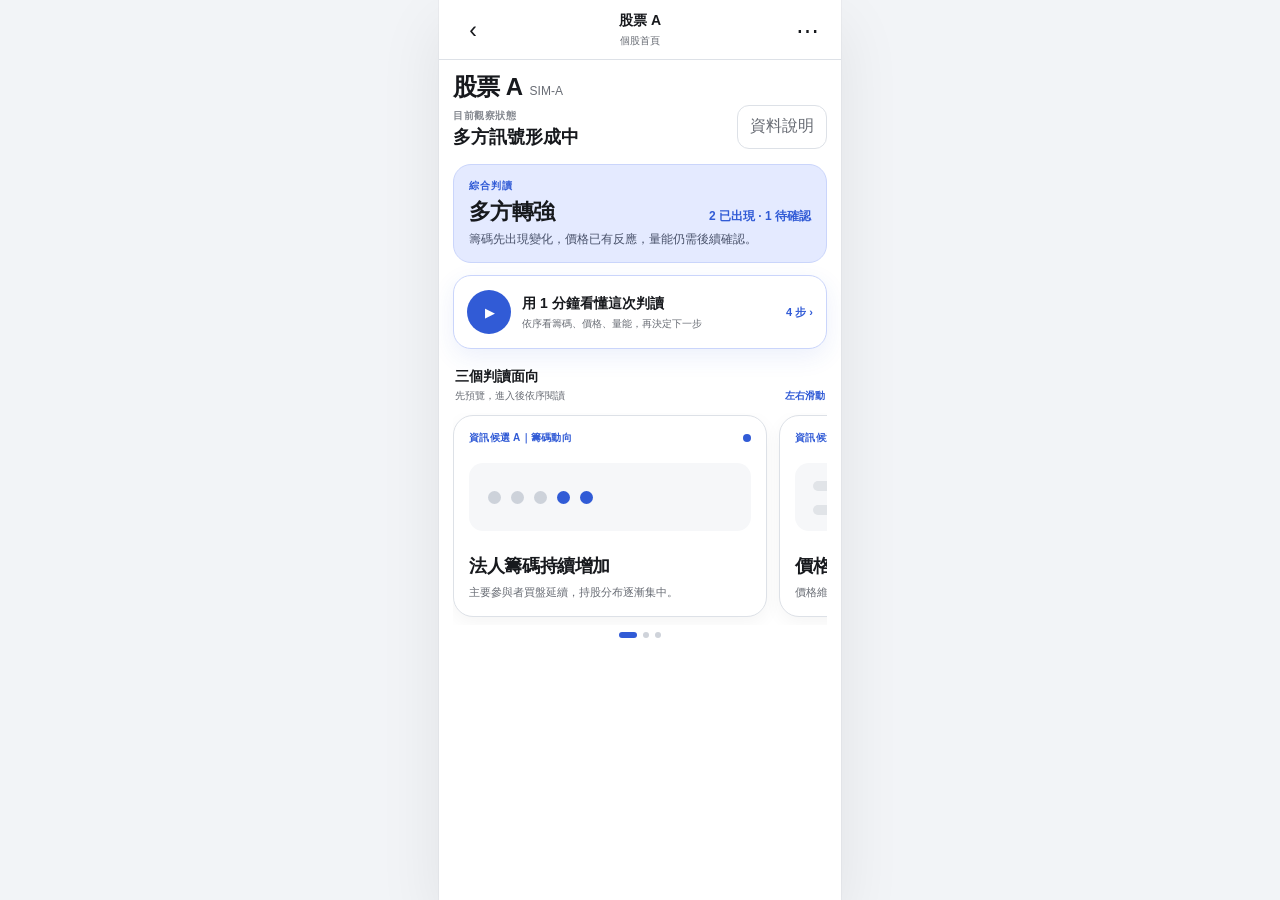
==== versions/version-neutral-light-v5.html @ 096ccfd2 "feat: add guided light demo UX flow candidate" ====
<!doctype html>
<html lang="zh-Hant">
<head>
  <meta charset="utf-8">
  <meta name="viewport" content="width=device-width, initial-scale=1, viewport-fit=cover">
  <meta name="color-scheme" content="light">
  <title>股票 A｜V5 Guided UX Flow</title>
  <link rel="icon" href="../favicon.svg" type="image/svg+xml">
  <link rel="stylesheet" href="../neutral-prototype-v5.css">
</head>
<body data-page-theme="light">
  <div class="app" id="appRoot">
    <header class="topbar">
      <button class="icon-btn" id="backButton" type="button" aria-label="返回版本切換器">‹</button>
      <div class="top-title"><strong>股票 A</strong><span>個股首頁</span></div>
      <button class="icon-btn" id="moreButton" type="button" aria-label="更多選項">⋯</button>
    </header>

    <main id="stockHome">
      <section class="stock-head" aria-label="股票 A 觀察狀態">
        <div>
          <div class="stock-id"><h1>股票 A</h1><span>SIM-A</span></div>
          <div class="observation"><small>目前觀察狀態</small><strong>多方訊號形成中</strong></div>
        </div>
        <button class="source-btn" id="sourceButton" type="button">資料說明</button>
      </section>

      <section class="verdict" aria-label="股票 A 綜合判讀">
        <small>綜合判讀</small>
        <div class="verdict-row"><strong>多方轉強</strong><span class="verdict-count">2 已出現 · 1 待確認</span></div>
        <span class="verdict-note">籌碼先出現變化，價格已有反應，量能仍需後續確認。</span>
      </section>

      <button class="guided-entry" id="guidedEntry" type="button">
        <span class="entry-icon" aria-hidden="true">▶</span>
        <span class="entry-copy"><b>用 1 分鐘看懂這次判讀</b><small>依序看籌碼、價格、量能，再決定下一步</small></span>
        <span class="entry-meta">4 步 <span aria-hidden="true">›</span></span>
      </button>

      <section class="rail-section" aria-labelledby="railTitle">
        <div class="section-head">
          <div><strong id="railTitle">三個判讀面向</strong><span>先預覽，進入後依序閱讀</span></div>
          <span class="swipe-label" aria-hidden="true">左右滑動</span>
        </div>

        <div class="signal-rail" id="signalRail" tabindex="0" role="region" aria-label="三個判讀面向，可用左右方向鍵瀏覽">
          <article class="signal-card" data-rail-index="0">
            <div class="signal-card-head"><span>資訊候選 A｜籌碼動向</span><i></i></div>
            <div class="mini-diagram chip-diagram" aria-hidden="true">
              <span></span><span></span><span></span><span></span><span></span>
            </div>
            <strong>法人籌碼持續增加</strong>
            <p>主要參與者買盤延續，持股分布逐漸集中。</p>
          </article>

          <article class="signal-card" data-rail-index="1">
            <div class="signal-card-head"><span>資訊候選 B｜價格位置</span><i></i></div>
            <div class="mini-diagram price-diagram" aria-hidden="true"><span></span></div>
            <strong>價格位於短期參考區上方</strong>
            <p>價格維持在近期區間偏上位置，暫未回到整理區。</p>
          </article>

          <article class="signal-card" data-rail-index="2">
            <div class="signal-card-head"><span>資訊候選 C｜量能確認</span><i class="is-pending"></i></div>
            <div class="mini-diagram volume-diagram" aria-hidden="true">
              <span></span><span></span><span></span><span></span><span></span><span></span>
            </div>
            <strong>成交量尚未明顯擴大</strong>
            <p>市場參與程度仍接近近期常態，仍需後續觀察。</p>
          </article>
        </div>

        <div class="rail-dots" aria-hidden="true">
          <span class="is-on"></span><span></span><span></span>
        </div>
      </section>
    </main>
  </div>

  <dialog id="sourceDialog" aria-labelledby="sourceTitle">
    <div class="dialog-head">
      <strong id="sourceTitle">資料說明</strong>
      <button class="dialog-close" type="button" aria-label="關閉">×</button>
    </div>
    <div class="dialog-body">此頁以股票 A 示範一段可替換的判讀故事：籌碼先出現變化、價格已有反應、量能尚待確認。頁面只測試個股首頁到判讀流程的理解，不代表特定公司或交易建議。</div>
  </dialog>

  <script src="../neutral-prototype-v5.js"></script>
</body>
</html>
---- neutral-prototype-v5.css ----
:root {
  --page: #f2f4f7;
  --bg: #ffffff;
  --surface: #ffffff;
  --surface-2: #f6f7f9;
  --line: #dde1e7;
  --text: #17191d;
  --muted: #686c74;
  --soft-text: #858990;
  --blue: #315bd6;
  --blue-soft: #e4eaff;
  --ease-out: cubic-bezier(.23, 1, .32, 1);
}

* { box-sizing: border-box; }

html,
body {
  margin: 0;
  height: 100%;
  background: var(--page);
}

body {
  color: var(--text);
  font-family: -apple-system, BlinkMacSystemFont, "PingFang TC", "Noto Sans TC", sans-serif;
  -webkit-font-smoothing: antialiased;
}

button { font: inherit; color: inherit; }

:focus-visible {
  outline: 3px solid rgba(49, 91, 214, .4);
  outline-offset: 3px;
}

.app {
  position: relative;
  width: min(100%, 402px);
  height: 100dvh;
  margin-inline: auto;
  display: flex;
  flex-direction: column;
  overflow: hidden;
  background: var(--bg);
  box-shadow: 0 0 0 1px rgba(23, 25, 29, .03), 0 24px 60px rgba(23, 25, 29, .08);
}

.topbar {
  flex: 0 0 auto;
  padding: max(8px, env(safe-area-inset-top)) 12px 7px;
  display: grid;
  grid-template-columns: 44px 1fr 44px;
  align-items: center;
  border-bottom: 1px solid var(--line);
  background: rgba(255, 255, 255, .94);
  backdrop-filter: blur(16px);
}

.icon-btn {
  width: 44px;
  height: 44px;
  border: 0;
  border-radius: 12px;
  background: transparent;
  font-size: 23px;
  cursor: pointer;
  transition: transform 140ms var(--ease-out), background-color 160ms ease;
}

.icon-btn:active { transform: scale(.92); background: var(--surface-2); }

.top-title { text-align: center; }
.top-title strong { display: block; font-size: 14px; }
.top-title span { color: var(--muted); font-size: 10px; }

main {
  flex: 1 1 auto;
  overflow-y: auto;
  padding: 15px 14px calc(24px + env(safe-area-inset-bottom));
  -webkit-overflow-scrolling: touch;
  overscroll-behavior-y: contain;
}

.stock-head {
  display: flex;
  align-items: flex-end;
  justify-content: space-between;
  gap: 12px;
}

.stock-id { display: flex; align-items: baseline; gap: 7px; }
.stock-id h1 { margin: 0; font-size: 24px; line-height: 1; letter-spacing: -.025em; }
.stock-id span { color: var(--muted); font-size: 12px; }
.observation { margin-top: 10px; }
.observation small { display: block; color: var(--soft-text); font-size: 10px; font-weight: 750; letter-spacing: .06em; }
.observation strong { display: block; margin-top: 3px; font-size: 18px; line-height: 1.25; }

.source-btn {
  min-height: 44px;
  padding: 0 12px;
  border: 1px solid var(--line);
  border-radius: 12px;
  color: var(--muted);
  background: var(--surface);
  cursor: pointer;
}

.verdict {
  margin: 15px 0 12px;
  padding: 14px 15px;
  border: 1px solid #cad5fb;
  border-radius: 18px;
  background: var(--blue-soft);
}

.verdict > small {
  display: block;
  margin-bottom: 6px;
  color: var(--blue);
  font-size: 10px;
  font-weight: 900;
  letter-spacing: .1em;
}

.verdict-row {
  display: flex;
  align-items: flex-end;
  justify-content: space-between;
  gap: 14px;
}

.verdict strong { font-size: 22px; line-height: 1.2; letter-spacing: -.025em; }
.verdict-count { color: var(--blue); font-size: 12px; font-weight: 800; white-space: nowrap; }
.verdict-note { display: block; margin-top: 6px; color: #48516a; font-size: 12px; line-height: 1.45; }

.guided-entry {
  width: 100%;
  min-height: 74px;
  margin: 0 0 19px;
  padding: 12px 13px;
  display: grid;
  grid-template-columns: 44px 1fr auto;
  align-items: center;
  gap: 11px;
  border: 1px solid #cad5fb;
  border-radius: 18px;
  color: var(--text);
  background: var(--surface);
  box-shadow: 0 8px 24px rgba(49, 91, 214, .09);
  cursor: pointer;
  text-align: left;
  transition: transform 150ms var(--ease-out), border-color 160ms ease;
}

.guided-entry:active { transform: scale(.985); }

.entry-icon {
  width: 44px;
  height: 44px;
  display: grid;
  place-items: center;
  border-radius: 50%;
  color: #fff;
  background: var(--blue);
  font-size: 13px;
  padding-left: 2px;
}

.entry-copy { min-width: 0; }
.entry-copy b { display: block; font-size: 14px; font-weight: 880; }
.entry-copy small { display: block; margin-top: 4px; color: var(--muted); font-size: 10px; line-height: 1.35; }
.entry-meta { color: var(--blue); font-size: 11px; font-weight: 850; white-space: nowrap; }

.rail-section { min-width: 0; }

.section-head {
  margin: 0 2px 10px;
  display: flex;
  align-items: flex-end;
  justify-content: space-between;
  gap: 12px;
}

.section-head strong { display: block; font-size: 14px; }
.section-head div > span { display: block; margin-top: 3px; color: var(--muted); font-size: 10px; }
.swipe-label { color: var(--blue); font-size: 10px; font-weight: 800; white-space: nowrap; }

.signal-rail {
  --rail-gap: 12px;
  --rail-peek: 48px;
  display: flex;
  gap: var(--rail-gap);
  overflow-x: auto;
  padding: 2px 0 8px;
  scroll-snap-type: x mandatory;
  scroll-padding-inline: 0;
  scrollbar-width: none;
  -ms-overflow-style: none;
  overscroll-behavior-inline: contain;
  touch-action: pan-x pan-y;
  cursor: grab;
}

.signal-rail::-webkit-scrollbar { display: none; }
.signal-rail.is-dragging { cursor: grabbing; user-select: none; scroll-snap-type: none; }

.signal-card {
  flex: 0 0 calc(100% - var(--rail-gap) - var(--rail-peek));
  min-height: 202px;
  padding: 15px;
  display: flex;
  flex-direction: column;
  scroll-snap-align: start;
  border: 1px solid var(--line);
  border-radius: 20px;
  background: var(--surface);
  box-shadow: 0 6px 18px rgba(23, 25, 29, .045);
}

.signal-card-head {
  display: flex;
  align-items: center;
  justify-content: space-between;
  gap: 8px;
}

.signal-card-head span { color: var(--blue); font-size: 10px; font-weight: 850; letter-spacing: .025em; }
.signal-card-head i { flex: 0 0 auto; width: 8px; height: 8px; border-radius: 50%; background: var(--blue); }
.signal-card-head i.is-pending { background: #aeb4bd; }

.signal-card > strong {
  display: block;
  margin-top: auto;
  max-width: 250px;
  font-size: 18px;
  line-height: 1.28;
  letter-spacing: -.02em;
}

.signal-card > p { margin: 7px 0 0; color: var(--muted); font-size: 11px; line-height: 1.45; }

.mini-diagram {
  height: 68px;
  margin: 18px 0 14px;
  border-radius: 14px;
  background: var(--surface-2);
}

.chip-diagram { padding: 0 19px; display: flex; align-items: center; gap: 10px; }
.chip-diagram span { width: 13px; height: 13px; border-radius: 50%; background: #cdd2da; }
.chip-diagram span:nth-child(4),
.chip-diagram span:nth-child(5) { background: var(--blue); }

.price-diagram { position: relative; }
.price-diagram::before,
.price-diagram::after {
  content: "";
  position: absolute;
  left: 18px;
  right: 18px;
  height: 10px;
  border-radius: 5px;
  background: #e1e4e8;
}
.price-diagram::before { top: 18px; }
.price-diagram::after { top: 42px; }
.price-diagram span { position: absolute; right: 34px; top: 9px; width: 18px; height: 18px; border: 4px solid var(--blue); border-radius: 50%; background: #fff; }

.volume-diagram { padding: 13px 18px; display: flex; align-items: flex-end; gap: 9px; }
.volume-diagram span { width: 16px; border-radius: 5px 5px 3px 3px; background: #cdd2da; }
.volume-diagram span:nth-child(1) { height: 25px; }
.volume-diagram span:nth-child(2) { height: 34px; }
.volume-diagram span:nth-child(3) { height: 28px; }
.volume-diagram span:nth-child(4) { height: 39px; }
.volume-diagram span:nth-child(5) { height: 31px; }
.volume-diagram span:nth-child(6) { height: 36px; background: var(--blue); }

.rail-dots { height: 20px; display: flex; align-items: center; justify-content: center; gap: 6px; }
.rail-dots span { width: 6px; height: 6px; border-radius: 50%; background: #cfd3da; transition: width 160ms ease, background-color 160ms ease; }
.rail-dots span.is-on { width: 18px; border-radius: 4px; background: var(--blue); }

dialog#sourceDialog,
.v5-dialog {
  width: min(calc(100% - 28px), 360px);
  padding: 0;
  border: 1px solid var(--line);
  border-radius: 20px;
  color: var(--text);
  background: #fff;
  box-shadow: 0 28px 80px rgba(23, 25, 29, .18);
}

dialog#sourceDialog::backdrop,
.v5-dialog::backdrop { background: rgba(23, 25, 29, .3); backdrop-filter: blur(3px); }

.dialog-head {
  padding: 14px 15px;
  display: flex;
  align-items: center;
  justify-content: space-between;
  border-bottom: 1px solid var(--line);
}

.dialog-head strong { font-size: 15px; }
.dialog-close { width: 44px; height: 44px; border: 0; border-radius: 10px; color: var(--muted); background: transparent; font-size: 22px; cursor: pointer; }
.dialog-body { padding: 15px; color: var(--muted); font-size: 12px; line-height: 1.65; }
.dialog-actions { padding: 0 15px 15px; display: grid; gap: 8px; }
.dialog-actions button { min-height: 44px; border: 1px solid var(--line); border-radius: 12px; background: var(--surface-2); font-weight: 800; cursor: pointer; }
.dialog-actions button.is-primary { border-color: var(--blue); color: #fff; background: var(--blue); }

.v5-toast {
  position: fixed;
  z-index: 2147483002;
  left: 50%;
  bottom: calc(22px + env(safe-area-inset-bottom));
  max-width: min(86vw, 330px);
  padding: 10px 14px;
  border: 1px solid var(--line);
  border-radius: 12px;
  color: var(--text);
  background: rgba(255, 255, 255, .97);
  box-shadow: 0 18px 48px rgba(23, 25, 29, .16);
  font-size: 12px;
  font-weight: 750;
  text-align: center;
  opacity: 0;
  pointer-events: none;
  transform: translate(-50%, 8px);
  transition: opacity 160ms ease, transform 160ms ease;
}

.v5-toast.is-visible { opacity: 1; transform: translate(-50%, 0); }

.reels-overlay {
  position: fixed;
  inset: 0;
  z-index: 2147483000;
  color: var(--text);
  background: #fff;
  transform: translateY(100%);
  visibility: hidden;
  transition: transform 420ms var(--ease-out), visibility 0s linear 420ms;
}

.reels-overlay.is-open {
  transform: translateY(0);
  visibility: visible;
  transition-delay: 0s;
}

.reels-top {
  position: absolute;
  z-index: 4;
  top: 0;
  left: 0;
  right: 0;
  min-height: 56px;
  padding: max(8px, env(safe-area-inset-top)) 12px 7px 16px;
  display: flex;
  align-items: center;
  gap: 12px;
  background: linear-gradient(#fff 64%, rgba(255, 255, 255, 0));
}

.reels-progress { flex: 1; }
.reels-progress-label { display: block; margin-bottom: 7px; color: var(--muted); font-size: 10px; font-weight: 750; }
.reels-segs { display: flex; gap: 6px; }
.reels-seg { flex: 1; height: 3px; border-radius: 2px; background: var(--line); transition: background-color 180ms ease; }
.reels-seg.is-on { background: var(--blue); }

.reels-close {
  flex: 0 0 auto;
  width: 44px;
  height: 44px;
  border: 0;
  border-radius: 50%;
  display: grid;
  place-items: center;
  color: var(--text);
  background: var(--surface-2);
  font-size: 18px;
  cursor: pointer;
}

.reels-scroll {
  position: absolute;
  inset: 0;
  overflow-y: auto;
  scroll-snap-type: y mandatory;
  scrollbar-width: none;
  -ms-overflow-style: none;
  -webkit-overflow-scrolling: touch;
  overscroll-behavior-y: contain;
  touch-action: pan-y;
}

.reels-scroll::-webkit-scrollbar { display: none; }

.reel {
  position: relative;
  height: 100dvh;
  overflow: hidden;
  scroll-snap-align: start;
  scroll-snap-stop: always;
  background: #fff;
}

.reel-body {
  position: absolute;
  inset: max(66px, calc(env(safe-area-inset-top) + 58px)) 20px calc(92px + env(safe-area-inset-bottom));
  display: flex;
  flex-direction: column;
  align-items: center;
  justify-content: center;
  text-align: center;
}

.reel-kicker {
  display: inline-flex;
  align-items: center;
  gap: 8px;
  color: var(--blue);
  font-size: 12px;
  font-weight: 850;
  letter-spacing: .06em;
}

.reel-kicker::before { content: ""; width: 6px; height: 6px; border-radius: 50%; background: currentColor; }

.reel-media {
  position: relative;
  width: 100%;
  height: min(260px, 32vh);
  margin-top: 16px;
  overflow: hidden;
  border: 1px solid var(--line);
  border-radius: 24px;
  background: #fafbfc;
}

.reel-media svg { display: block; width: 100%; height: 100%; }
.reel-media text { font-family: -apple-system, BlinkMacSystemFont, "PingFang TC", "Noto Sans TC", sans-serif; }

.reel-head {
  display: block;
  margin-top: 18px;
  color: var(--text);
  font-size: clamp(23px, 7vw, 28px);
  font-weight: 900;
  line-height: 1.22;
  letter-spacing: -.035em;
}

.reel-desc { max-width: 340px; margin: 9px auto 0; color: var(--muted); font-size: 14px; line-height: 1.52; }

.reel-money-row {
  width: 100%;
  display: grid;
  grid-template-columns: 1fr 30px 1fr;
  gap: 7px;
  margin-top: 14px;
  text-align: left;
}

.reel-money { padding: 10px; border: 1px solid #e3e6eb; border-radius: 13px; background: var(--surface-2); }
.reel-money b { display: block; margin-bottom: 6px; color: var(--muted); font-size: 9px; font-weight: 750; }
.reel-money em { display: block; color: var(--text); font-size: 16px; font-style: normal; font-weight: 900; }
.reel-money small { display: block; margin-top: 4px; color: var(--soft-text); font-size: 9px; line-height: 1.35; }
.reel-money:first-child em { color: var(--blue); }
.reel-vs { display: grid; place-items: center; color: var(--blue); font-size: 10px; font-weight: 900; }

.reel-nav {
  position: absolute;
  z-index: 3;
  left: 16px;
  right: 16px;
  bottom: calc(14px + env(safe-area-inset-bottom));
  display: grid;
  grid-template-columns: 1fr 1.45fr;
  gap: 10px;
}

.reel-nav button,
.decision-buttons button,
.decision-exits button,
.decision-result button {
  min-height: 48px;
  border-radius: 14px;
  font-weight: 850;
  cursor: pointer;
}

.reel-prev { border: 1px solid var(--line); background: #fff; }
.reel-next { border: 0; color: #fff; background: var(--blue); }
.reel-prev:disabled { color: #adb2ba; background: var(--surface-2); cursor: default; }

.reel--last .reel-body {
  inset: max(72px, calc(env(safe-area-inset-top) + 62px)) 20px calc(24px + env(safe-area-inset-bottom));
}

.reel--last .reel-head { margin-top: 14px; }

.decision-panel { width: min(100%, 350px); margin-top: 22px; }
.decision-buttons { display: grid; grid-template-columns: 1fr 1.35fr; gap: 10px; }
.decision-skip { border: 1px solid var(--line); background: #fff; }
.decision-track { border: 0; color: #fff; background: var(--blue); }
.decision-track[aria-pressed="true"] { color: var(--blue); background: var(--blue-soft); box-shadow: inset 0 0 0 1px #cad5fb; }

.decision-result {
  padding: 14px;
  border: 1px solid #cad5fb;
  border-radius: 17px;
  background: var(--blue-soft);
  text-align: left;
}

.decision-buttons[hidden],
.decision-result[hidden],
.decision-exits[hidden] { display: none; }
.decision-result-row { display: flex; align-items: center; justify-content: space-between; gap: 12px; }
.decision-result strong { color: var(--blue); font-size: 15px; }
.decision-result button { min-height: 44px; padding: 0 14px; border: 1px solid #b9c7f8; color: var(--blue); background: #fff; }
.decision-result p { margin: 7px 0 0; color: #48516a; font-size: 11px; line-height: 1.45; }
.decision-exits { margin-top: 11px; display: grid; grid-template-columns: 1fr 1.35fr; gap: 10px; }
.decision-home { border: 1px solid var(--line); background: #fff; }
.decision-next-stock { border: 0; color: #fff; background: var(--blue); }

.sr-only {
  position: absolute;
  width: 1px;
  height: 1px;
  padding: 0;
  margin: -1px;
  overflow: hidden;
  clip: rect(0, 0, 0, 0);
  white-space: nowrap;
  border: 0;
}

@media (min-width: 460px) {
  .reels-overlay { width: 402px; left: 50%; transform: translateX(-50%) translateY(100%); }
  .reels-overlay.is-open { transform: translateX(-50%) translateY(0); }
}

@media (max-height: 760px) {
  .reel-media { height: 210px; margin-top: 12px; }
  .reel-head { margin-top: 13px; font-size: 23px; }
  .reel-desc { margin-top: 6px; font-size: 12px; }
  .reel-money-row { margin-top: 9px; }
}

@media (prefers-reduced-motion: reduce) {
  *,
  *::before,
  *::after {
    scroll-behavior: auto !important;
    animation-duration: 1ms !important;
    transition-duration: 1ms !important;
  }
}
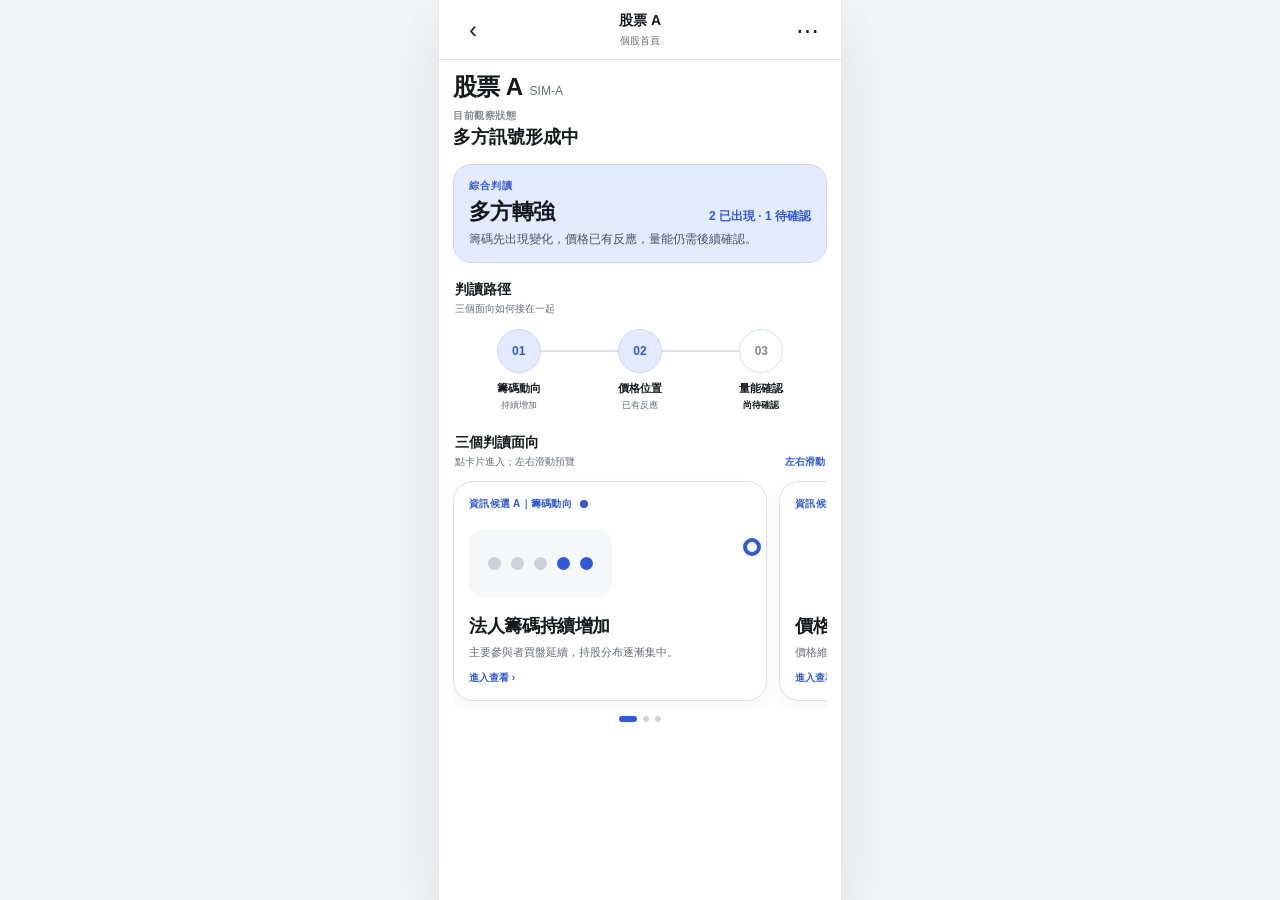
==== commit ece94c8d: "refine: switch V5 to contextual card flow" ====
--- a/versions/version-neutral-light-v5.html
+++ b/versions/version-neutral-light-v5.html
@@ -4,7 +4,7 @@
   <meta charset="utf-8">
   <meta name="viewport" content="width=device-width, initial-scale=1, viewport-fit=cover">
   <meta name="color-scheme" content="light">
-  <title>股票 A｜V5 Guided UX Flow</title>
+  <title>股票 A｜V5 Contextual UX Flow</title>
   <link rel="icon" href="../favicon.svg" type="image/svg+xml">
   <link rel="stylesheet" href="../neutral-prototype-v5.css">
 </head>
@@ -22,7 +22,6 @@
           <div class="stock-id"><h1>股票 A</h1><span>SIM-A</span></div>
           <div class="observation"><small>目前觀察狀態</small><strong>多方訊號形成中</strong></div>
         </div>
-        <button class="source-btn" id="sourceButton" type="button">資料說明</button>
       </section>
 
       <section class="verdict" aria-label="股票 A 綜合判讀">
@@ -31,43 +30,51 @@
         <span class="verdict-note">籌碼先出現變化，價格已有反應，量能仍需後續確認。</span>
       </section>
 
-      <button class="guided-entry" id="guidedEntry" type="button">
-        <span class="entry-icon" aria-hidden="true">▶</span>
-        <span class="entry-copy"><b>用 1 分鐘看懂這次判讀</b><small>依序看籌碼、價格、量能，再決定下一步</small></span>
-        <span class="entry-meta">4 步 <span aria-hidden="true">›</span></span>
-      </button>
+      <section class="path-section" aria-labelledby="pathTitle">
+        <div class="section-head section-head--path">
+          <div><strong id="pathTitle">判讀路徑</strong><span>三個面向如何接在一起</span></div>
+        </div>
+        <ol class="signal-path" aria-label="籌碼、價格、量能的判讀順序">
+          <li class="is-confirmed"><span>01</span><b>籌碼動向</b><small>持續增加</small></li>
+          <li class="is-confirmed"><span>02</span><b>價格位置</b><small>已有反應</small></li>
+          <li class="is-pending"><span>03</span><b>量能確認</b><small>尚待確認</small></li>
+        </ol>
+      </section>
 
       <section class="rail-section" aria-labelledby="railTitle">
         <div class="section-head">
-          <div><strong id="railTitle">三個判讀面向</strong><span>先預覽，進入後依序閱讀</span></div>
+          <div><strong id="railTitle">三個判讀面向</strong><span>點卡片進入；左右滑動預覽</span></div>
           <span class="swipe-label" aria-hidden="true">左右滑動</span>
         </div>
 
-        <div class="signal-rail" id="signalRail" tabindex="0" role="region" aria-label="三個判讀面向，可用左右方向鍵瀏覽">
-          <article class="signal-card" data-rail-index="0">
+        <div class="signal-rail" id="signalRail" role="region" aria-label="三個判讀面向，可左右滑動或使用方向鍵瀏覽；點卡片進入對應頁面">
+          <button class="signal-card" type="button" data-rail-index="0" data-reel-target="0">
             <div class="signal-card-head"><span>資訊候選 A｜籌碼動向</span><i></i></div>
             <div class="mini-diagram chip-diagram" aria-hidden="true">
               <span></span><span></span><span></span><span></span><span></span>
             </div>
             <strong>法人籌碼持續增加</strong>
             <p>主要參與者買盤延續，持股分布逐漸集中。</p>
-          </article>
+            <span class="card-entry">進入查看 <span aria-hidden="true">›</span></span>
+          </button>
 
-          <article class="signal-card" data-rail-index="1">
+          <button class="signal-card" type="button" data-rail-index="1" data-reel-target="1">
             <div class="signal-card-head"><span>資訊候選 B｜價格位置</span><i></i></div>
             <div class="mini-diagram price-diagram" aria-hidden="true"><span></span></div>
             <strong>價格位於短期參考區上方</strong>
             <p>價格維持在近期區間偏上位置，暫未回到整理區。</p>
-          </article>
+            <span class="card-entry">進入查看 <span aria-hidden="true">›</span></span>
+          </button>
 
-          <article class="signal-card" data-rail-index="2">
-            <div class="signal-card-head"><span>資訊候選 C｜量能確認</span><i class="is-pending"></i></div>
+          <button class="signal-card signal-card--pending" type="button" data-rail-index="2" data-reel-target="2">
+            <div class="signal-card-head"><span>資訊候選 C｜尚待確認</span><i class="is-pending"></i></div>
             <div class="mini-diagram volume-diagram" aria-hidden="true">
               <span></span><span></span><span></span><span></span><span></span><span></span>
             </div>
             <strong>成交量尚未明顯擴大</strong>
-            <p>市場參與程度仍接近近期常態，仍需後續觀察。</p>
-          </article>
+            <p>市場參與程度仍接近常態，這是目前最需要留意的部分。</p>
+            <span class="card-entry">查看疑點 <span aria-hidden="true">›</span></span>
+          </button>
         </div>
 
         <div class="rail-dots" aria-hidden="true">
--- a/neutral-prototype-v5.css
+++ b/neutral-prototype-v5.css
@@ -85,8 +85,6 @@
 .stock-head {
   display: flex;
   align-items: flex-end;
-  justify-content: space-between;
-  gap: 12px;
 }
 
 .stock-id { display: flex; align-items: baseline; gap: 7px; }
@@ -96,18 +94,8 @@
 .observation small { display: block; color: var(--soft-text); font-size: 10px; font-weight: 750; letter-spacing: .06em; }
 .observation strong { display: block; margin-top: 3px; font-size: 18px; line-height: 1.25; }
 
-.source-btn {
-  min-height: 44px;
-  padding: 0 12px;
-  border: 1px solid var(--line);
-  border-radius: 12px;
-  color: var(--muted);
-  background: var(--surface);
-  cursor: pointer;
-}
-
 .verdict {
-  margin: 15px 0 12px;
+  margin: 15px 0 18px;
   padding: 14px 15px;
   border: 1px solid #cad5fb;
   border-radius: 18px;
@@ -134,57 +122,73 @@
 .verdict-count { color: var(--blue); font-size: 12px; font-weight: 800; white-space: nowrap; }
 .verdict-note { display: block; margin-top: 6px; color: #48516a; font-size: 12px; line-height: 1.45; }
 
-.guided-entry {
-  width: 100%;
-  min-height: 74px;
-  margin: 0 0 19px;
-  padding: 12px 13px;
+.path-section { margin-bottom: 22px; }
+.rail-section { min-width: 0; }
+
+.section-head {
+  margin: 0 2px 10px;
+  display: flex;
+  align-items: flex-end;
+  justify-content: space-between;
+  gap: 12px;
+}
+
+.section-head strong { display: block; font-size: 14px; }
+.section-head div > span { display: block; margin-top: 3px; color: var(--muted); font-size: 10px; }
+.swipe-label { color: var(--blue); font-size: 10px; font-weight: 800; white-space: nowrap; }
+
+.section-head--path { margin-bottom: 13px; }
+
+.signal-path {
+  position: relative;
+  margin: 0;
+  padding: 0 5px;
   display: grid;
-  grid-template-columns: 44px 1fr auto;
-  align-items: center;
-  gap: 11px;
-  border: 1px solid #cad5fb;
-  border-radius: 18px;
-  color: var(--text);
-  background: var(--surface);
-  box-shadow: 0 8px 24px rgba(49, 91, 214, .09);
-  cursor: pointer;
-  text-align: left;
-  transition: transform 150ms var(--ease-out), border-color 160ms ease;
-}
-
-.guided-entry:active { transform: scale(.985); }
-
-.entry-icon {
+  grid-template-columns: repeat(3, 1fr);
+  list-style: none;
+}
+
+.signal-path::before {
+  content: "";
+  position: absolute;
+  top: 21px;
+  left: 17%;
+  right: 17%;
+  height: 2px;
+  background: var(--line);
+}
+
+.signal-path li {
+  position: relative;
+  z-index: 1;
+  display: flex;
+  flex-direction: column;
+  align-items: center;
+  text-align: center;
+}
+
+.signal-path li > span {
   width: 44px;
   height: 44px;
   display: grid;
   place-items: center;
+  border: 1px solid var(--line);
   border-radius: 50%;
-  color: #fff;
-  background: var(--blue);
-  font-size: 13px;
-  padding-left: 2px;
-}
-
-.entry-copy { min-width: 0; }
-.entry-copy b { display: block; font-size: 14px; font-weight: 880; }
-.entry-copy small { display: block; margin-top: 4px; color: var(--muted); font-size: 10px; line-height: 1.35; }
-.entry-meta { color: var(--blue); font-size: 11px; font-weight: 850; white-space: nowrap; }
-
-.rail-section { min-width: 0; }
-
-.section-head {
-  margin: 0 2px 10px;
-  display: flex;
-  align-items: flex-end;
-  justify-content: space-between;
-  gap: 12px;
-}
-
-.section-head strong { display: block; font-size: 14px; }
-.section-head div > span { display: block; margin-top: 3px; color: var(--muted); font-size: 10px; }
-.swipe-label { color: var(--blue); font-size: 10px; font-weight: 800; white-space: nowrap; }
+  color: var(--soft-text);
+  background: #fff;
+  font-size: 12px;
+  font-weight: 900;
+}
+
+.signal-path li.is-confirmed > span {
+  border-color: #cad5fb;
+  color: var(--blue);
+  background: var(--blue-soft);
+}
+
+.signal-path li b { margin-top: 8px; font-size: 11px; }
+.signal-path li small { margin-top: 3px; color: var(--muted); font-size: 9px; }
+.signal-path li.is-pending small { color: var(--text); font-weight: 800; }
 
 .signal-rail {
   --rail-gap: 12px;
@@ -206,8 +210,9 @@
 .signal-rail.is-dragging { cursor: grabbing; user-select: none; scroll-snap-type: none; }
 
 .signal-card {
+  appearance: none;
   flex: 0 0 calc(100% - var(--rail-gap) - var(--rail-peek));
-  min-height: 202px;
+  min-height: 220px;
   padding: 15px;
   display: flex;
   flex-direction: column;
@@ -216,7 +221,14 @@
   border-radius: 20px;
   background: var(--surface);
   box-shadow: 0 6px 18px rgba(23, 25, 29, .045);
-}
+  cursor: pointer;
+  text-align: left;
+  transition: border-color 160ms ease, transform 150ms var(--ease-out);
+}
+
+.signal-card:active { transform: scale(.985); }
+.signal-card:hover { border-color: #c4cff2; }
+.signal-card--pending { border-color: #cfd5df; }
 
 .signal-card-head {
   display: flex;
@@ -239,6 +251,13 @@
 }
 
 .signal-card > p { margin: 7px 0 0; color: var(--muted); font-size: 11px; line-height: 1.45; }
+
+.card-entry {
+  margin-top: 10px;
+  color: var(--blue);
+  font-size: 10px;
+  font-weight: 850;
+}
 
 .mini-diagram {
   height: 68px;
@@ -408,7 +427,7 @@
 
 .reel-body {
   position: absolute;
-  inset: max(66px, calc(env(safe-area-inset-top) + 58px)) 20px calc(92px + env(safe-area-inset-bottom));
+  inset: max(66px, calc(env(safe-area-inset-top) + 58px)) 20px calc(24px + env(safe-area-inset-bottom));
   display: flex;
   flex-direction: column;
   align-items: center;
@@ -470,18 +489,6 @@
 .reel-money:first-child em { color: var(--blue); }
 .reel-vs { display: grid; place-items: center; color: var(--blue); font-size: 10px; font-weight: 900; }
 
-.reel-nav {
-  position: absolute;
-  z-index: 3;
-  left: 16px;
-  right: 16px;
-  bottom: calc(14px + env(safe-area-inset-bottom));
-  display: grid;
-  grid-template-columns: 1fr 1.45fr;
-  gap: 10px;
-}
-
-.reel-nav button,
 .decision-buttons button,
 .decision-exits button,
 .decision-result button {
@@ -491,17 +498,23 @@
   cursor: pointer;
 }
 
-.reel-prev { border: 1px solid var(--line); background: #fff; }
-.reel-next { border: 0; color: #fff; background: var(--blue); }
-.reel-prev:disabled { color: #adb2ba; background: var(--surface-2); cursor: default; }
-
 .reel--last .reel-body {
   inset: max(72px, calc(env(safe-area-inset-top) + 62px)) 20px calc(24px + env(safe-area-inset-bottom));
 }
 
 .reel--last .reel-head { margin-top: 14px; }
 
-.decision-panel { width: min(100%, 350px); margin-top: 22px; }
+.decision-panel { width: min(100%, 350px); margin-top: 20px; }
+.decision-gesture-hints {
+  margin-bottom: 9px;
+  display: flex;
+  justify-content: space-between;
+  gap: 10px;
+  color: var(--muted);
+  font-size: 10px;
+  font-weight: 750;
+}
+.decision-gesture-hints span:last-child { color: var(--blue); }
 .decision-buttons { display: grid; grid-template-columns: 1fr 1.35fr; gap: 10px; }
 .decision-skip { border: 1px solid var(--line); background: #fff; }
 .decision-track { border: 0; color: #fff; background: var(--blue); }
